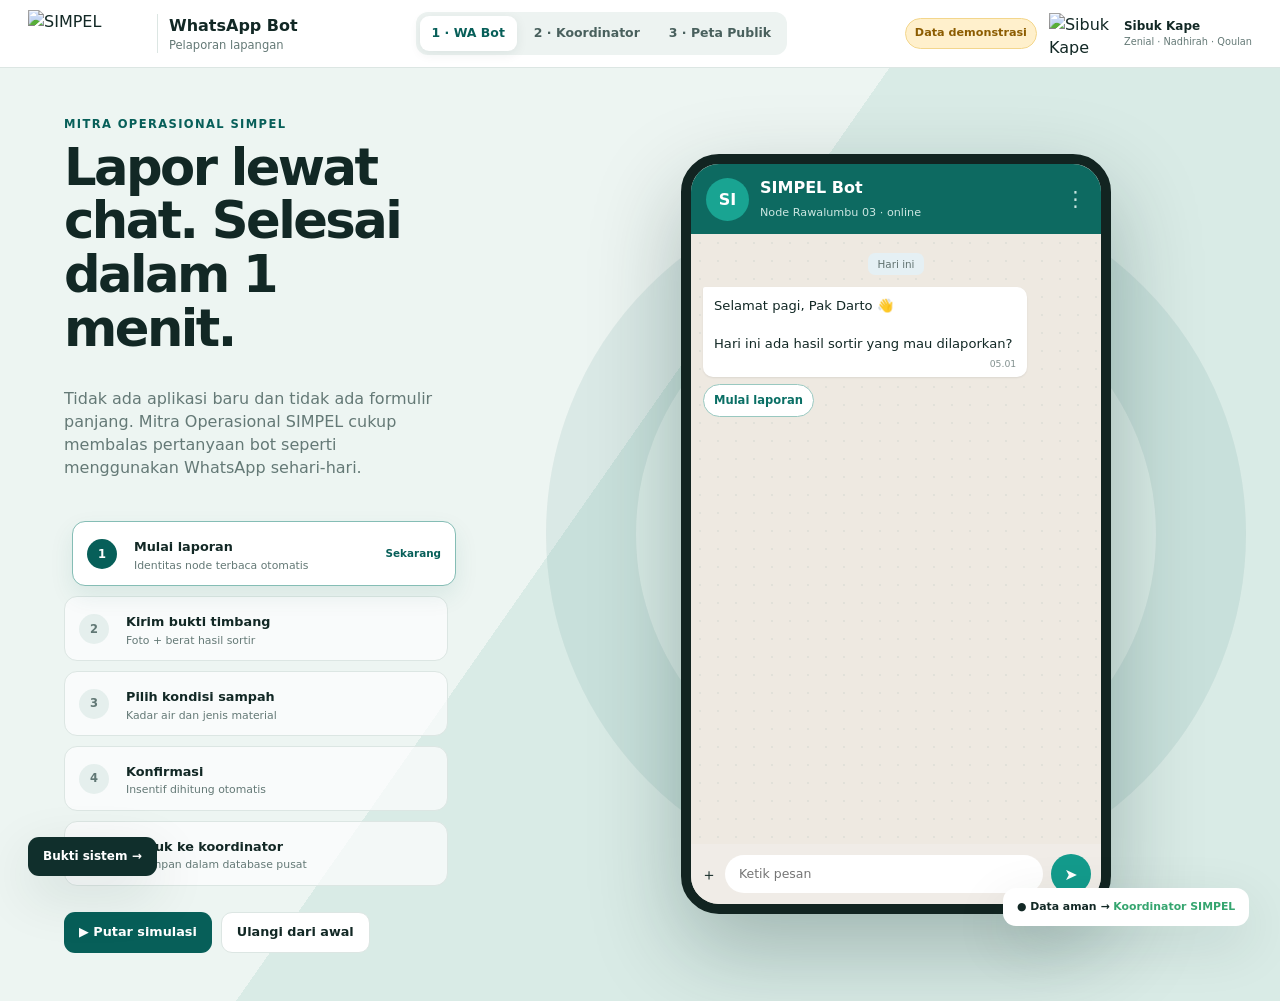
==== index.html @ 9cb6ab69 "yes yes" ====
<!doctype html><html lang="id"><head><meta charset="utf-8"><meta name="viewport" content="width=device-width,initial-scale=1"><title>SIMPEL Bot — Pelaporan Mitra Operasional</title><meta name="description" content="Simulasi interaktif pelaporan Mitra Operasional SIMPEL melalui WhatsApp Bot."><link rel="stylesheet" href="styles.css"><link rel="icon" href="assets/simpel-logo.png"></head><body>
<header class="appbar"><a class="brand" href="index.html"><img class="simpel-mark" src="assets/simpel-logo.png" alt="SIMPEL"><div class="brand-copy"><b>WhatsApp Bot</b><small>Pelaporan lapangan</small></div></a><nav class="switcher"><a class="active" href="index.html">1 · WA Bot</a><a href="coordinator.html">2 · Koordinator</a><a href="public-map.html">3 · Peta Publik</a></nav><div class="top-right"><span class="demo-tag">Data demonstrasi</span><div class="team-signature"><img class="team-logo" src="assets/sibuk-kape.png" alt="Sibuk Kape"><div><b>Sibuk Kape</b><small>Zenial · Nadhirah · Qoulan</small></div></div></div></header>
<main class="wa-stage"><section class="wa-guide"><div class="eyebrow">Mitra Operasional SIMPEL</div><h1>Lapor lewat chat. Selesai dalam 1 menit.</h1><p>Tidak ada aplikasi baru dan tidak ada formulir panjang. Mitra Operasional SIMPEL cukup membalas pertanyaan bot seperti menggunakan WhatsApp sehari-hari.</p><div class="flow-steps" id="flowSteps"><div class="flow-step current" data-step="0"><span class="n">1</span><div><b>Mulai laporan</b><small>Identitas node terbaca otomatis</small></div><span class="step-status">Sekarang</span></div><div class="flow-step" data-step="1"><span class="n">2</span><div><b>Kirim bukti timbang</b><small>Foto + berat hasil sortir</small></div><span class="step-status"></span></div><div class="flow-step" data-step="2"><span class="n">3</span><div><b>Pilih kondisi sampah</b><small>Kadar air dan jenis material</small></div><span class="step-status"></span></div><div class="flow-step" data-step="3"><span class="n">4</span><div><b>Konfirmasi</b><small>Insentif dihitung otomatis</small></div><span class="step-status"></span></div><div class="flow-step" data-step="4"><span class="n">5</span><div><b>Masuk ke koordinator</b><small>Tersimpan dalam database pusat</small></div><span class="step-status"></span></div></div><div class="guide-actions"><button class="btn primary" id="autoDemo">▶ Putar simulasi</button><button class="btn ghost" id="resetDemo">Ulangi dari awal</button></div></section>
<section class="wa-phone-wrap"><div class="phone"><div class="wa-head"><div class="wa-avatar">SI</div><div><b>SIMPEL Bot</b><span>Node Rawalumbu 03 · online</span></div><span class="menu">⋮</span></div><div class="chat" id="chat"><div class="day"><span>Hari ini</span></div></div><div class="wa-input"><span>＋</span><input id="chatInput" placeholder="Ketik pesan" disabled><button class="send" aria-label="Kirim">➤</button></div></div><div class="pipeline-float">● Data aman → <span>Koordinator SIMPEL</span></div></section></main>
<a class="proof-fab" href="system-proof.html">Bukti sistem →</a>
<script>
const chat=document.getElementById('chat');let step=0,timers=[];const wait=ms=>new Promise(r=>{const t=setTimeout(r,ms);timers.push(t)});function scrollChat(){chat.scrollTop=chat.scrollHeight}function bubble(text,type='bot'){const el=document.createElement('div');el.className='bubble '+type;el.innerHTML=text+'<span class="time">'+new Date().toLocaleTimeString('id-ID',{hour:'2-digit',minute:'2-digit'})+(type==='user'?' ✓✓':'')+'</span>';chat.appendChild(el);scrollChat();return el}function typing(){const el=document.createElement('div');el.className='bubble bot typing';el.innerHTML='<i></i><i></i><i></i>';chat.appendChild(el);scrollChat();return el}function quick(labels,handler){const q=document.createElement('div');q.className='quick';labels.forEach(label=>{const b=document.createElement('button');b.textContent=label;b.onclick=()=>{q.remove();handler(label)};q.appendChild(b)});chat.appendChild(q);scrollChat()}function setStep(n){step=n;document.querySelectorAll('.flow-step').forEach((el,i)=>{el.classList.toggle('current',i===n);el.classList.toggle('done',i<n);el.querySelector('.step-status').textContent=i<n?'Selesai':i===n?'Sekarang':''})}
async function bot(text){const t=typing();await wait(550);t.remove();bubble(text)}function start(){clearChat();setStep(0);bot('Selamat pagi, Pak Darto 👋<br><br>Hari ini ada hasil sortir yang mau dilaporkan?').then(()=>quick(['Mulai laporan'],()=>{bubble('Mulai laporan','user');phasePhoto()}))}async function phasePhoto(){setStep(1);await bot('Siap. Kirim <strong>foto timbangan</strong> hasil sortir hari ini ya.');quick(['📷 Ambil foto'],()=>{bubble('📷 Foto timbangan · 42 kg','user');phaseWeight()})}async function phaseWeight(){await bot('Foto terbaca ✅<br><br>Berat terdeteksi <strong>42 kg</strong>. Apakah sudah benar?');quick(['Benar, 42 kg','Ulangi foto'],label=>{if(label.includes('Ulangi')){bubble(label,'user');phasePhoto()}else{bubble(label,'user');phaseMoisture()}})}async function phaseMoisture(){setStep(2);await bot('Bagaimana kondisi kadar air sampahnya?');quick(['<20% · kering','20–35% · sedang','>35% · basah'],label=>{bubble(label,'user');phaseMaterial(label)})}async function phaseMaterial(moisture){await bot('Pilih jenis hasil sortir yang paling banyak.');quick(['RDF / PSEL','Daur ulang','Residu'],label=>{bubble(label,'user');phaseConfirm(moisture,label)})}async function phaseConfirm(moisture,material){setStep(3);await bot(`<strong>Periksa laporan</strong><div class="receipt"><div><span>Node</span><b>Rawalumbu 03</b></div><div><span>Berat</span><b>42 kg</b></div><div><span>Kadar air</span><b>${moisture}</b></div><div><span>Material</span><b>${material}</b></div><div><span>Estimasi insentif</span><b>Rp60.480</b></div></div>`);quick(['✅ Kirim laporan','Perbaiki'],label=>{bubble(label,'user');if(label.includes('Perbaiki'))start();else phaseDone()})}async function phaseDone(){setStep(4);await bot('Laporan berhasil dikirim ✅<br><br><strong>ID: SPL-2109-0715</strong><br>Data sudah masuk ke Koordinator SIMPEL. Insentif diproses setelah validasi.');await wait(350);bubble('Terima kasih 🙏','user')}async function auto(){start();for(const delay of [1300,1300,1300,1200,1200,1600]){await wait(delay);document.querySelector('.quick button')?.click()}}function clearChat(){timers.forEach(clearTimeout);timers=[];chat.innerHTML='<div class="day"><span>Hari ini</span></div>'}document.getElementById('autoDemo').onclick=auto;document.getElementById('resetDemo').onclick=start;start();
</script>
<script>
phaseDone=async function(){setStep(4);await bot('Laporan berhasil dikirim ✅<br><br><strong>ID: SPL-2109-0715</strong><br>Data sudah masuk ke Koordinator SIMPEL. Insentif diproses setelah validasi.');await wait(350);bubble('Terima kasih 🙏','user');await wait(450);quick(['Lihat insentif bulan ini'],async()=>{bubble('Lihat insentif bulan ini','user');await bot(`<strong>✅ Insentif bulan ini</strong><div class="receipt incentive-receipt"><div><span>Total sortir</span><b>847 kg</b></div><div><span>Tarif dasar</span><b>Rp1.200/kg</b></div><div><span>Faktor kualitas</span><b>1,2 · kadar air &lt;20%</b></div><div class="receipt-total"><span>Total insentif</span><b>Rp1.219.680</b></div><div><span>Transfer</span><b>BSI 081-xxx-xxxx</b></div><div><span>Status</span><b>Dijadwalkan 28 Agt 2026</b></div></div>`);quick(['Cek riwayat','Hubungi koordinator'],label=>bubble(label,'user'))})};
</script></body></html>
---- styles.css ----
:root{--ink:#122825;--muted:#647976;--paper:#f3f6f5;--white:#fff;--line:#dce6e3;--teal:#075f59;--teal2:#0d7b71;--dark:#0b2927;--mint:#daf2eb;--lime:#c9ef72;--green:#35a56f;--amber:#f2ae40;--red:#de625b;--blue:#3478f6;--shadow:0 18px 55px rgba(12,46,43,.12);--radius:18px}
*{box-sizing:border-box}html{font-size:16px}body{margin:0;font-family:Inter,ui-sans-serif,system-ui,-apple-system,"Segoe UI",sans-serif;color:var(--ink);background:var(--paper);line-height:1.45}button,input,select{font:inherit}button{cursor:pointer}button:focus-visible,input:focus-visible,select:focus-visible{outline:3px solid rgba(52,120,246,.27);outline-offset:2px}a{color:inherit;text-decoration:none}.appbar{height:68px;padding:0 28px;display:flex;align-items:center;justify-content:space-between;background:#fff;border-bottom:1px solid var(--line);position:sticky;top:0;z-index:50}.brand{display:flex;align-items:center;gap:11px}.logo{width:39px;height:39px;border-radius:12px;background:var(--teal);color:var(--lime);font-weight:900;display:grid;place-items:center}.brand b{display:block}.brand small{display:block;color:var(--muted);font-size:.72rem}.switcher{display:flex;gap:5px;padding:4px;background:#edf3f1;border-radius:12px}.switcher a{padding:8px 12px;border-radius:9px;font-size:.78rem;font-weight:750;color:#49605d}.switcher a:hover,.switcher a.active{background:#fff;color:var(--teal);box-shadow:0 3px 12px rgba(16,50,47,.08)}.demo-tag{font-size:.7rem;color:#8c5c00;background:#fff0cc;border:1px solid #f3d68c;padding:6px 9px;border-radius:99px;font-weight:800}.btn{border:0;border-radius:11px;padding:10px 15px;font-weight:800;font-size:.8rem;display:inline-flex;align-items:center;justify-content:center;gap:7px}.btn.primary{background:var(--teal);color:white}.btn.secondary{background:#e3efec;color:var(--teal)}.btn.ghost{background:#fff;border:1px solid var(--line);color:var(--ink)}.btn.lime{background:var(--lime);color:#173936}.btn.sm{padding:7px 10px;font-size:.7rem}.pill{display:inline-flex;align-items:center;gap:5px;padding:5px 8px;border-radius:99px;font-size:.65rem;font-weight:850}.pill.green{background:#dcf4e6;color:#197345}.pill.amber{background:#fff0d2;color:#936000}.pill.red{background:#fde8e6;color:#9d3934}.pill.blue{background:#e3ecff;color:#2d59af}.dot{width:7px;height:7px;border-radius:50%;background:currentColor}.card{background:#fff;border:1px solid var(--line);border-radius:var(--radius);box-shadow:0 7px 25px rgba(10,46,43,.05)}.sub{color:var(--muted)}
.wa-stage{min-height:calc(100vh - 68px);display:grid;grid-template-columns:minmax(320px,.8fr) minmax(360px,1.2fr);background:linear-gradient(125deg,#edf5f2 0 46%,#d9ebe6 46%)}.wa-guide{padding:48px clamp(24px,5vw,78px);display:flex;flex-direction:column;justify-content:center}.eyebrow{font-size:.72rem;letter-spacing:.12em;text-transform:uppercase;font-weight:900;color:var(--teal)}h1{font-size:clamp(2rem,4vw,3.7rem);line-height:1.05;letter-spacing:-.05em;margin:8px 0 15px}h2{margin:0;font-size:1.15rem}.wa-guide>p{max-width:520px;font-size:1rem;color:var(--muted)}.flow-steps{display:grid;gap:10px;margin:26px 0}.flow-step{display:grid;grid-template-columns:36px 1fr auto;align-items:center;gap:11px;padding:12px 14px;border:1px solid var(--line);border-radius:13px;background:rgba(255,255,255,.68);transition:.25s}.flow-step.current{border-color:#85bdb5;background:#fff;transform:translateX(8px);box-shadow:0 10px 25px rgba(7,95,89,.09)}.flow-step.done{opacity:.65}.flow-step .n{width:30px;height:30px;border-radius:50%;background:#e5efed;color:#617875;display:grid;place-items:center;font-weight:900;font-size:.72rem}.flow-step.current .n,.flow-step.done .n{background:var(--teal);color:#fff}.flow-step b{font-size:.8rem}.flow-step small{display:block;color:var(--muted);font-size:.68rem}.step-status{font-size:.65rem;color:var(--teal);font-weight:800}.guide-actions{display:flex;gap:9px;flex-wrap:wrap}.wa-phone-wrap{display:grid;place-items:center;padding:30px;position:relative;overflow:hidden}.wa-phone-wrap:before{content:"";position:absolute;width:520px;height:520px;border-radius:50%;border:90px solid rgba(7,95,89,.08)}.phone{width:min(430px,100%);height:min(760px,calc(100vh - 100px));min-height:620px;background:#e9e3db;border:10px solid #122421;border-radius:38px;box-shadow:0 35px 90px rgba(8,40,37,.28);overflow:hidden;display:flex;flex-direction:column;z-index:1}.wa-head{height:70px;background:#0d6a61;color:#fff;display:flex;align-items:center;padding:10px 15px;gap:11px}.wa-avatar{width:43px;height:43px;border-radius:50%;background:#19a492;display:grid;place-items:center;font-weight:900}.wa-head b{display:block}.wa-head span{font-size:.7rem;color:#cbe6e1}.wa-head .menu{margin-left:auto;font-size:1.3rem}.chat{flex:1;overflow:auto;padding:15px 12px 20px;background-color:#eee9e1;background-image:radial-gradient(rgba(20,90,81,.06) 1px,transparent 1px);background-size:18px 18px;scroll-behavior:smooth}.day{text-align:center;margin:2px 0 12px}.day span{font-size:.65rem;background:#e5f0f4;padding:5px 9px;border-radius:7px;color:#60716f}.bubble{max-width:84%;padding:9px 11px 7px;margin:7px 0;border-radius:10px;background:#fff;box-shadow:0 1px 2px rgba(0,0,0,.08);font-size:.82rem;opacity:0;transform:translateY(8px);animation:pop .28s forwards}.bubble.bot{border-top-left-radius:2px}.bubble.user{margin-left:auto;background:#d9fdd3;border-top-right-radius:2px}.bubble .time{display:block;text-align:right;font-size:.58rem;color:#81908e;margin-top:4px}.bubble strong{color:#075f59}.typing{width:60px;padding:12px!important}.typing i{display:inline-block;width:6px;height:6px;border-radius:50%;background:#83918f;margin:0 2px;animation:typing 1s infinite}.typing i:nth-child(2){animation-delay:.16s}.typing i:nth-child(3){animation-delay:.32s}.quick{display:flex;flex-wrap:wrap;gap:6px;margin:7px 0;opacity:0;animation:pop .28s forwards}.quick button{border:1px solid #99c8c0;background:#fff;color:#0a6f65;border-radius:18px;padding:7px 10px;font-size:.72rem;font-weight:800}.quick button:hover{background:#e3f5f1}.wa-input{height:60px;padding:8px 10px;background:#f0ece7;display:flex;gap:8px;align-items:center}.wa-input input{flex:1;border:0;background:#fff;border-radius:24px;padding:10px 14px;font-size:.78rem}.send{width:40px;height:40px;border:0;border-radius:50%;background:#139b8c;color:white;font-size:1rem}.receipt{border-left:4px solid var(--lime);background:#f7fff0;padding:9px;border-radius:8px;margin-top:7px}.receipt div{display:flex;justify-content:space-between;font-size:.7rem;padding:2px 0}.pipeline-float{position:absolute;right:4%;bottom:8%;z-index:2;background:#fff;border-radius:13px;padding:11px 14px;box-shadow:var(--shadow);font-size:.68rem;font-weight:800}.pipeline-float span{color:var(--green)}@keyframes pop{to{opacity:1;transform:translateY(0)}}@keyframes typing{0%,60%,100%{transform:translateY(0)}30%{transform:translateY(-4px)}}
.admin{min-height:calc(100vh - 68px);display:grid;grid-template-columns:222px 1fr}.side{background:var(--dark);color:#dcebe8;padding:24px 14px;display:flex;flex-direction:column}.side-title{font-size:.65rem;text-transform:uppercase;letter-spacing:.12em;color:#86a5a0;padding:0 12px 10px}.side button{border:0;background:transparent;color:#c7d9d6;text-align:left;padding:11px 12px;border-radius:10px;font-size:.78rem}.side button.active,.side button:hover{background:#174a46;color:#fff}.sync-card{margin-top:auto;padding:13px;border-radius:12px;border:1px solid rgba(255,255,255,.1);background:rgba(255,255,255,.04);font-size:.7rem}.sync-card b{display:block;color:#fff;margin-bottom:4px}.admin-main{padding:26px;min-width:0}.headrow{display:flex;justify-content:space-between;gap:20px;align-items:flex-start;margin-bottom:20px}.headrow h1{font-size:2rem;margin:4px 0}.head-actions{display:flex;gap:8px}.kpis{display:grid;grid-template-columns:repeat(4,1fr);gap:13px}.kpi{padding:17px}.kpi span{font-size:.7rem;color:var(--muted);font-weight:700}.kpi strong{display:block;font-size:1.65rem;letter-spacing:-.04em;margin:4px 0}.kpi small{font-size:.65rem;color:var(--muted)}.up{color:#198755!important;font-weight:800}.admin-grid{display:grid;grid-template-columns:minmax(0,1.35fr) minmax(290px,.65fr);gap:16px;margin-top:16px}.card-head{padding:16px 18px;display:flex;align-items:center;justify-content:space-between;gap:12px;border-bottom:1px solid var(--line)}.card-body{padding:17px 18px}.flowline{display:grid;grid-template-columns:1fr 32px 1fr 32px 1fr;align-items:center;gap:5px}.flowbox{padding:13px;border-radius:12px;background:#f0f6f4;text-align:center}.flowbox b{font-size:.75rem;display:block}.flowbox small{font-size:.62rem;color:var(--muted)}.arrow{text-align:center;color:#7a918d}.share-list{display:grid;gap:9px}.share{display:grid;grid-template-columns:39px 1fr auto;align-items:center;gap:10px;border:1px solid var(--line);padding:10px;border-radius:12px}.share-icon{width:37px;height:37px;border-radius:10px;background:#e4f1ee;color:var(--teal);display:grid;place-items:center;font-size:.7rem;font-weight:900}.share b{font-size:.75rem;display:block}.share small{font-size:.63rem;color:var(--muted)}.toggle{width:38px;height:22px;border-radius:99px;background:#c9d5d2;border:0;position:relative;padding:0}.toggle:after{content:"";width:16px;height:16px;background:#fff;border-radius:50%;position:absolute;top:3px;left:3px;box-shadow:0 1px 4px rgba(0,0,0,.2);transition:.2s}.toggle.on{background:var(--teal)}.toggle.on:after{left:19px}.toolbar{display:flex;gap:7px}.toolbar input,.toolbar select{border:1px solid var(--line);background:#fff;border-radius:9px;padding:8px 10px;font-size:.72rem}.table-card{margin-top:16px;overflow:hidden}.table-wrap{overflow:auto}.data-table{width:100%;border-collapse:collapse;min-width:860px}.data-table th{text-align:left;padding:10px 14px;background:#f7f9f8;color:#6b807d;font-size:.63rem;letter-spacing:.07em;text-transform:uppercase;border-bottom:1px solid var(--line)}.data-table td{padding:12px 14px;border-bottom:1px solid #edf2f0;font-size:.72rem}.data-table tr:hover td{background:#f8fbfa}.node-name{font-weight:850}.node-code{display:block;font-size:.6rem;color:var(--muted)}.moist{font-weight:850}.moist.good{color:#198755}.moist.mid{color:#9a6500}.moist.bad{color:#ad3d37}.detail-drawer{position:fixed;right:0;top:68px;bottom:0;width:min(410px,92vw);background:#fff;box-shadow:-20px 0 55px rgba(8,42,39,.18);z-index:70;transform:translateX(102%);transition:.3s;padding:22px;overflow:auto}.detail-drawer.show{transform:translateX(0)}.close{float:right;width:34px;height:34px;border-radius:50%;border:1px solid var(--line);background:white}.detail-photo{height:180px;border-radius:14px;overflow:hidden;margin:18px 0;background:#d9e5e2;position:relative}.detail-photo img{width:100%;height:100%;object-fit:cover}.detail-list{display:grid;gap:10px}.detail-line{display:flex;justify-content:space-between;gap:20px;border-bottom:1px solid #edf2f0;padding-bottom:9px;font-size:.74rem}.detail-line span{color:var(--muted)}
.map-page{height:calc(100vh - 68px);display:grid;grid-template-columns:340px 1fr;overflow:hidden}.map-panel{background:#fff;border-right:1px solid var(--line);padding:22px;overflow:auto;z-index:10}.map-panel h1{font-size:1.8rem;margin:4px 0 8px}.map-search{display:flex;gap:7px;margin:16px 0}.map-search input{flex:1;border:1px solid var(--line);border-radius:10px;padding:10px}.map-filter{display:flex;gap:6px;flex-wrap:wrap}.map-filter button{border:1px solid var(--line);background:white;border-radius:99px;padding:7px 10px;font-size:.68rem;font-weight:800}.map-filter button.active{background:var(--teal);color:#fff;border-color:var(--teal)}.public-stats{display:grid;grid-template-columns:1fr 1fr;gap:9px;margin:16px 0}.public-stat{padding:12px;border-radius:12px;background:#f2f7f5}.public-stat span{font-size:.62rem;color:var(--muted);display:block}.public-stat b{font-size:1.05rem}.node-card{border-top:1px solid var(--line);padding-top:17px}.node-image{height:160px;border-radius:13px;overflow:hidden;background:#dce8e5;position:relative}.node-image img{width:100%;height:100%;object-fit:cover}.photo-label{position:absolute;left:9px;bottom:9px;background:rgba(10,42,39,.78);color:white;padding:5px 8px;border-radius:7px;font-size:.6rem}.node-title{display:flex;justify-content:space-between;gap:10px;align-items:flex-start;margin:12px 0}.node-title h2{font-size:1rem}.node-title small{font-size:.63rem;color:var(--muted)}.node-facts{display:grid;grid-template-columns:1fr 1fr;gap:8px}.fact{border:1px solid var(--line);border-radius:10px;padding:9px}.fact span{font-size:.6rem;color:var(--muted);display:block}.fact b{font-size:.8rem}.privacy-note{font-size:.62rem;color:var(--muted);margin-top:12px;background:#f6f8f7;padding:9px;border-radius:8px}.map-canvas{position:relative;overflow:hidden;background:#dce9e5}.map-canvas:before{content:"";position:absolute;inset:0;background:linear-gradient(27deg,transparent 48%,rgba(255,255,255,.85) 49% 50%,transparent 51%),linear-gradient(155deg,transparent 43%,rgba(255,255,255,.7) 44% 45%,transparent 46%),linear-gradient(90deg,rgba(39,106,96,.05) 1px,transparent 1px),linear-gradient(rgba(39,106,96,.05) 1px,transparent 1px);background-size:260px 180px,320px 210px,40px 40px,40px 40px}.district{position:absolute;border:1px solid rgba(7,95,89,.18);background:rgba(255,255,255,.13);clip-path:polygon(16% 3%,82% 0,100% 38%,88% 88%,35% 100%,0 62%)}.district span{position:absolute;color:#66817c;font-weight:850;font-size:.7rem}.map-title{position:absolute;left:20px;top:18px;background:rgba(255,255,255,.92);padding:10px 12px;border-radius:10px;box-shadow:0 6px 18px rgba(12,48,44,.1);font-size:.72rem;font-weight:800;z-index:4}.legend{position:absolute;right:18px;bottom:18px;background:rgba(255,255,255,.94);border-radius:11px;padding:10px 12px;display:flex;gap:12px;font-size:.62rem;z-index:4;box-shadow:0 6px 20px rgba(12,48,44,.1)}.legend i{display:inline-block;width:8px;height:8px;border-radius:50%;margin-right:4px}.pin{position:absolute;width:7px;height:7px;border:0;border-radius:50%;padding:0;transform:translate(-50%,-50%);box-shadow:0 0 0 1px rgba(255,255,255,.9);transition:.15s;z-index:2}.pin.active{background:var(--green)}.pin.idle{background:var(--amber)}.pin.issue{background:var(--red)}.pin:hover,.pin.selected{width:17px;height:17px;z-index:5;box-shadow:0 0 0 5px rgba(255,255,255,.8),0 4px 10px rgba(0,0,0,.25)}.map-tooltip{position:absolute;display:none;background:#102f2c;color:#fff;padding:7px 9px;border-radius:8px;font-size:.62rem;z-index:7;pointer-events:none;white-space:nowrap}.map-tooltip.show{display:block}
@media(max-width:980px){.wa-stage{grid-template-columns:1fr}.wa-guide{padding:30px}.wa-phone-wrap{padding-top:0}.phone{height:680px}.pipeline-float{display:none}.admin{grid-template-columns:76px 1fr}.side button{font-size:0;text-align:center}.side button:before{content:"•";font-size:1rem}.side-title,.sync-card{display:none}.kpis{grid-template-columns:1fr 1fr}.admin-grid{grid-template-columns:1fr}.map-page{grid-template-columns:310px 1fr}}
@media(max-width:700px){.appbar{padding:0 13px}.brand small,.demo-tag{display:none}.switcher a{font-size:0;padding:8px 10px}.switcher a:nth-child(1):after{content:"WA";font-size:.7rem}.switcher a:nth-child(2):after{content:"Admin";font-size:.7rem}.switcher a:nth-child(3):after{content:"Peta";font-size:.7rem}.wa-phone-wrap{padding:0}.phone{width:100%;height:calc(100vh - 68px);min-height:620px;border:0;border-radius:0}.wa-guide{display:none}.admin{display:block}.side{display:none}.admin-main{padding:17px 12px}.headrow{display:block}.head-actions{margin-top:12px}.kpis{grid-template-columns:1fr 1fr}.flowline{grid-template-columns:1fr}.arrow{transform:rotate(90deg)}.map-page{display:block;height:auto;overflow:visible}.map-panel{min-height:calc(100vh - 68px);padding:18px}.map-canvas{height:72vh;min-height:600px}.node-card{margin-top:18px}}
@media print{.appbar,.side,.head-actions,.toolbar,.map-filter{display:none!important}.admin{display:block}.admin-main{padding:0}.map-page{display:block;height:auto}.map-canvas{height:600px}.card{box-shadow:none}}

/* Brand identity and stakeholder-ready refinements */
.simpel-mark{width:118px;height:47px;object-fit:contain;object-position:left center}.brand-copy{border-left:1px solid var(--line);padding-left:11px}.team-signature{display:flex;align-items:center;gap:9px}.team-logo{width:66px;height:42px;object-fit:contain}.team-signature b{display:block;font-size:.75rem}.team-signature small{display:block;font-size:.61rem;color:var(--muted);white-space:nowrap}.top-right{display:flex;align-items:center;gap:12px}.stakeholder-grid{display:grid;grid-template-columns:repeat(2,minmax(0,1fr));gap:12px}.stakeholder-card{border:1px solid var(--line);border-radius:15px;background:#fff;padding:15px;display:grid;grid-template-columns:58px 1fr;gap:13px}.partner-logo{width:56px;height:56px;border-radius:12px;background:#f2f6f5;display:grid;place-items:center;overflow:hidden;padding:7px}.partner-logo img{max-width:100%;max-height:100%;object-fit:contain}.partner-logo.ew{background:linear-gradient(145deg,#0b3768,#079d8b);color:#fff;font-size:1.12rem;font-weight:950;position:relative}.partner-logo.ew:after{content:'ϟ';position:absolute;right:5px;top:2px;color:#c9ef72}.stakeholder-card h3{font-size:.86rem;margin:0 0 2px}.stakeholder-card .scope{font-size:.66rem;color:var(--muted);margin-bottom:8px}.data-tags{display:flex;flex-wrap:wrap;gap:5px}.data-tags span{font-size:.6rem;padding:4px 7px;border-radius:7px;background:#eef5f3;color:#315752;font-weight:720}.access-row{grid-column:1/-1;border-top:1px solid #edf2f0;padding-top:9px;margin-top:2px;display:flex;align-items:center;justify-content:space-between;font-size:.64rem;color:var(--muted)}.epr-logos{display:flex;align-items:center;gap:9px;margin-top:7px}.epr-logos img{height:16px;max-width:66px;object-fit:contain}.map-base{position:absolute;inset:0;width:100%;height:100%;object-fit:cover;object-position:64% center;filter:saturate(.88) contrast(.96);z-index:0}.map-canvas:after{content:'';position:absolute;inset:0;background:rgba(220,233,229,.08);pointer-events:none;z-index:1}.pin{z-index:3}.map-title,.legend{z-index:6}.psel-marker{position:absolute;left:57%;top:78%;z-index:8;transform:translate(-50%,-50%)}.psel-core{width:28px;height:28px;border-radius:9px 9px 9px 2px;background:#0b3768;color:#ffd22f;display:grid;place-items:center;font-size:1rem;transform:rotate(-45deg);box-shadow:0 0 0 6px rgba(255,255,255,.85),0 8px 18px rgba(8,37,67,.28)}.psel-core span{transform:rotate(45deg)}.psel-label{position:absolute;left:24px;bottom:14px;width:210px;background:rgba(8,35,61,.94);color:#fff;border-radius:10px;padding:9px 11px;box-shadow:var(--shadow)}.psel-label b{font-size:.7rem;display:block;color:#c9ef72}.psel-label small{font-size:.59rem;display:block;margin-top:2px}.psel-card{border:1px solid #b8d5d0;background:#edf7f4;border-radius:12px;padding:11px;margin:13px 0}.psel-card b{font-size:.72rem;color:var(--teal);display:block}.psel-card span{font-size:.65rem;color:#496660}.map-canvas .district{display:none}
@media(max-width:1120px){.team-signature small{display:none}.stakeholder-grid{grid-template-columns:1fr}}
@media(max-width:700px){.simpel-mark{width:82px;height:40px}.brand-copy,.team-signature{display:none}.top-right{gap:4px}.psel-label{width:175px;left:-165px;bottom:24px}.stakeholder-card{grid-template-columns:48px 1fr}.partner-logo{width:46px;height:46px}}

/* Coordinate-locked Bekasi boundary map */
.map-canvas{background:#e8eceb}.map-base{object-fit:contain;object-position:center;filter:saturate(.9) contrast(.98)}.map-canvas:after{background:rgba(220,233,229,.035)}.psel-marker{left:0;top:0}
@media(max-width:700px){.map-canvas{height:auto;min-height:0;aspect-ratio:1488/1015}}

/* System proof */
.proof-fab{position:fixed;left:28px;bottom:24px;z-index:60;background:#102f2c;color:#fff;padding:11px 15px;border-radius:11px;font-size:.75rem;font-weight:850;box-shadow:var(--shadow)}.proof-fab:hover{background:var(--teal)}.incentive-receipt .receipt-total{border-top:1px solid #bad9b0;margin-top:5px;padding-top:7px}.incentive-receipt .receipt-total b{color:#075f59;font-size:.8rem}
.proof-body{background:#071514;color:#e9f3f1;min-height:100vh}.proof-appbar{background:#0b211f;border-color:rgba(255,255,255,.1);color:#eef8f6}.proof-appbar .brand-copy{border-color:rgba(255,255,255,.15)}.proof-appbar .brand small,.proof-appbar .team-signature small{color:#91aaa6}.proof-appbar .switcher{background:#102b28}.proof-appbar .switcher a{color:#96b3ae}.proof-appbar .switcher a:hover,.proof-appbar .switcher a.active{background:#17443f;color:#d8ff8b}.proof-main{max-width:1480px;margin:auto;padding:42px 30px 70px}.proof-heading{display:flex;justify-content:space-between;align-items:end;gap:30px;margin-bottom:25px}.proof-heading h1{max-width:850px;font-size:clamp(2rem,3.5vw,3.35rem);margin-bottom:0}.proof-heading>p{max-width:310px;color:#8fa8a4;margin:0 0 8px}.proof-grid{display:grid;grid-template-columns:1.12fr .88fr;gap:18px}.proof-card{border:1px solid rgba(255,255,255,.11);border-radius:20px;background:linear-gradient(145deg,#0c211f,#091917);padding:22px;box-shadow:0 25px 70px rgba(0,0,0,.25)}.proof-card-head{display:flex;align-items:flex-start;gap:12px;margin-bottom:20px}.proof-card-head h2{font-size:1.05rem;color:#fff}.proof-card-head p{font-size:.73rem;color:#8fa8a4;margin:4px 0 0}.proof-num{font-size:.65rem;font-weight:900;color:#0c2724;background:#c9ef72;padding:5px 7px;border-radius:7px}.security-chip{margin-left:auto;color:#c9ef72;background:rgba(201,239,114,.09);border:1px solid rgba(201,239,114,.28);border-radius:99px;padding:6px 9px;font-size:.65rem;font-weight:850;white-space:nowrap}
.architecture-flow{display:grid;grid-template-columns:1fr 34px 1fr;grid-template-areas:'operator arrow bot' '. down1 .' '. server .' '. down2 .' '. dashboard .';align-items:center;gap:8px}.arch-node{border:1px solid rgba(255,255,255,.13);border-radius:14px;background:#102a27;padding:13px;text-align:center;min-height:90px;display:flex;flex-direction:column;justify-content:center;align-items:center}.arch-node:first-child{grid-area:operator}.arch-node.whatsapp{grid-area:bot}.arch-node.middleware{grid-area:server;background:#11332f;border-color:#2f6860}.arch-node.dashboard{grid-area:dashboard;background:#112a3b;border-color:#2b5772}.arch-node b{font-size:.78rem;margin-top:6px}.arch-node small{font-size:.63rem;color:#91aaa6}.arch-node em{font-size:.58rem;color:#b7d5d0;font-style:normal;margin-top:5px}.arch-icon{width:32px;height:32px;border-radius:9px;background:#1f4c46;color:#d8ff8b;display:grid;place-items:center;font-size:.65rem;font-weight:950}.arch-arrow{grid-area:arrow;text-align:center;color:#c9ef72;font-size:1.1rem}.arch-arrow.down{grid-area:down1}.arch-node.middleware+.arch-arrow{grid-area:down2}
.receipt-phone{max-width:370px;margin:auto;border:8px solid #132825;border-radius:28px;overflow:hidden;background:#e9e3db;color:#142523;box-shadow:0 20px 45px rgba(0,0,0,.35)}.receipt-phone-head{height:58px;background:#0d6a61;color:white;display:flex;align-items:center;gap:10px;padding:9px 12px}.receipt-phone-head>span{width:35px;height:35px;border-radius:50%;background:#18a391;display:grid;place-items:center;font-weight:900}.receipt-phone-head b,.receipt-phone-head small{display:block}.receipt-phone-head small{font-size:.62rem;color:#c4e5df}.receipt-chat{padding:15px 12px 16px;background-image:radial-gradient(rgba(20,90,81,.08) 1px,transparent 1px);background-size:16px 16px}.receipt-bubble{background:#fff;border-radius:4px 12px 12px 12px;padding:12px;font-size:.75rem;box-shadow:0 2px 5px rgba(0,0,0,.1)}.receipt-bubble strong{color:#075f59}.receipt-bubble dl{margin:9px 0 0}.receipt-bubble dl div{display:flex;justify-content:space-between;gap:12px;padding:4px 0}.receipt-bubble dt{color:#647976}.receipt-bubble dd{margin:0;font-weight:850;text-align:right}.receipt-bubble .grand{border-top:1px solid #d8e5e1;margin-top:4px;padding-top:8px}.receipt-bubble .grand dd{color:#075f59;font-size:.87rem}.receipt-actions{display:flex;gap:6px;margin-top:9px}.receipt-actions button{flex:1;border:1px solid #8bbdb5;background:#fff;color:#075f59;border-radius:99px;padding:7px;font-size:.65rem;font-weight:850}.formula-note{text-align:center;font-size:.68rem;color:#9eb5b1;margin-top:12px}.formula-note b{color:#d8ff8b}
.paper-wrap{display:grid;place-items:center;padding:5px 0}.paper-form{width:min(390px,100%);background:#f8f5ea;color:#182a27;padding:20px 22px;transform:rotate(-1deg);box-shadow:8px 13px 0 rgba(0,0,0,.16);border-radius:3px;font-family:ui-monospace,SFMono-Regular,Menlo,monospace}.paper-logo{display:flex;align-items:center;justify-content:space-between;gap:15px;border-bottom:2px solid #1c3733;padding-bottom:9px;margin-bottom:14px}.paper-logo img{width:85px;height:34px;object-fit:contain}.paper-logo span{font-size:.58rem;text-align:right;font-weight:900}.paper-form label{display:block;font-size:.64rem;color:#60716f;margin-top:10px}.paper-form label strong{display:block;color:#182a27;border-bottom:1px solid #899793;padding:4px 0;font-size:.75rem}.paper-row{display:grid;grid-template-columns:1fr 1fr;gap:18px}.paper-form fieldset{border:1px solid #899793;margin:14px 0 0;padding:9px}.paper-form legend{font-size:.64rem}.paper-form fieldset span{font-size:.68rem;margin-right:12px}.paper-form small{display:block;margin-top:13px;color:#60716f;font-size:.58rem}.offline-card blockquote{margin:18px 0 0;border-left:3px solid #c9ef72;padding-left:13px;color:#d4e5e2;font-size:.76rem}
.operator-id{max-width:470px;margin:10px auto 0;border-radius:22px;overflow:hidden;background:linear-gradient(145deg,#0d4e48,#092a36);border:1px solid #2b7168;box-shadow:0 24px 48px rgba(0,0,0,.32)}.id-top{height:63px;padding:10px 18px;background:#f7fbfa;display:flex;align-items:center;justify-content:space-between}.id-top img{width:125px;height:44px;object-fit:contain}.id-top span{font-size:.69rem;letter-spacing:.12em;color:#075f59;font-weight:950}.id-main{display:grid;grid-template-columns:82px 1fr;gap:16px;padding:20px}.id-photo{width:82px;height:96px;border-radius:14px;background:linear-gradient(145deg,#d8ff8b,#59b99f);color:#0a3530;display:grid;place-items:center;font-size:1.8rem;font-weight:950}.id-main h3{margin:0;font-size:1.25rem;color:#fff}.id-main p{font-size:.64rem;color:#9fc3bd;margin:2px 0 10px}.id-main dl{margin:0}.id-main dl div{display:grid;grid-template-columns:70px 1fr;padding:2px 0;font-size:.67rem}.id-main dt{color:#84aaa4}.id-main dd{margin:0;color:#e9f3f1;font-weight:800}.id-benefits{display:flex;flex-wrap:wrap;gap:6px;padding:0 20px 17px}.id-benefits span{background:rgba(255,255,255,.08);border:1px solid rgba(255,255,255,.1);border-radius:8px;padding:6px 8px;font-size:.62rem;color:#d8ff8b}.id-footer{border-top:1px solid rgba(255,255,255,.12);padding:11px 20px;display:flex;align-items:center;gap:9px}.id-footer span{font-size:.59rem;font-weight:950;letter-spacing:.09em;color:#d8ff8b}.id-footer i{height:1px;flex:1;background:rgba(255,255,255,.15)}.id-footer small{font-size:.55rem;color:#88aaa5}.impact-line{display:flex;align-items:center;justify-content:center;gap:10px;margin-top:16px;color:#93aaa6;font-size:.67rem;text-align:center}.impact-line b{color:#c9ef72;font-size:1rem}
@media(max-width:1050px){.proof-appbar .team-signature{display:none}.proof-grid{grid-template-columns:1fr}.proof-heading{display:block}.proof-heading>p{margin-top:10px}.architecture-card{order:2}.receipt-proof{order:1}.identity-card{order:3}.offline-card{order:4}}
@media(max-width:700px){.proof-appbar .switcher a:nth-child(4){display:none}.proof-main{padding:28px 14px 50px}.proof-card{padding:16px}.proof-card-head{flex-wrap:wrap}.security-chip{margin-left:0}.architecture-flow{grid-template-columns:1fr;grid-template-areas:'operator' 'arrow' 'bot' 'down1' 'server' 'down2' 'dashboard'}.arch-arrow{transform:rotate(90deg)}.arch-arrow.down{transform:none}.proof-fab{left:14px;bottom:14px}.id-main{grid-template-columns:64px 1fr;padding:16px}.id-photo{width:64px;height:78px}.id-main dl div{grid-template-columns:62px 1fr}}

/* Keep the security flow readable at presentation scale */
.architecture-flow{grid-template-areas:'operator arrow bot' '. down1 .' 'server server server' '. down2 .' 'dashboard dashboard dashboard'}.arch-node.middleware,.arch-node.dashboard{width:min(360px,100%);min-height:96px;justify-self:center}
@media(max-width:700px){.architecture-flow{grid-template-areas:'operator' 'arrow' 'bot' 'down1' 'server' 'down2' 'dashboard'}}
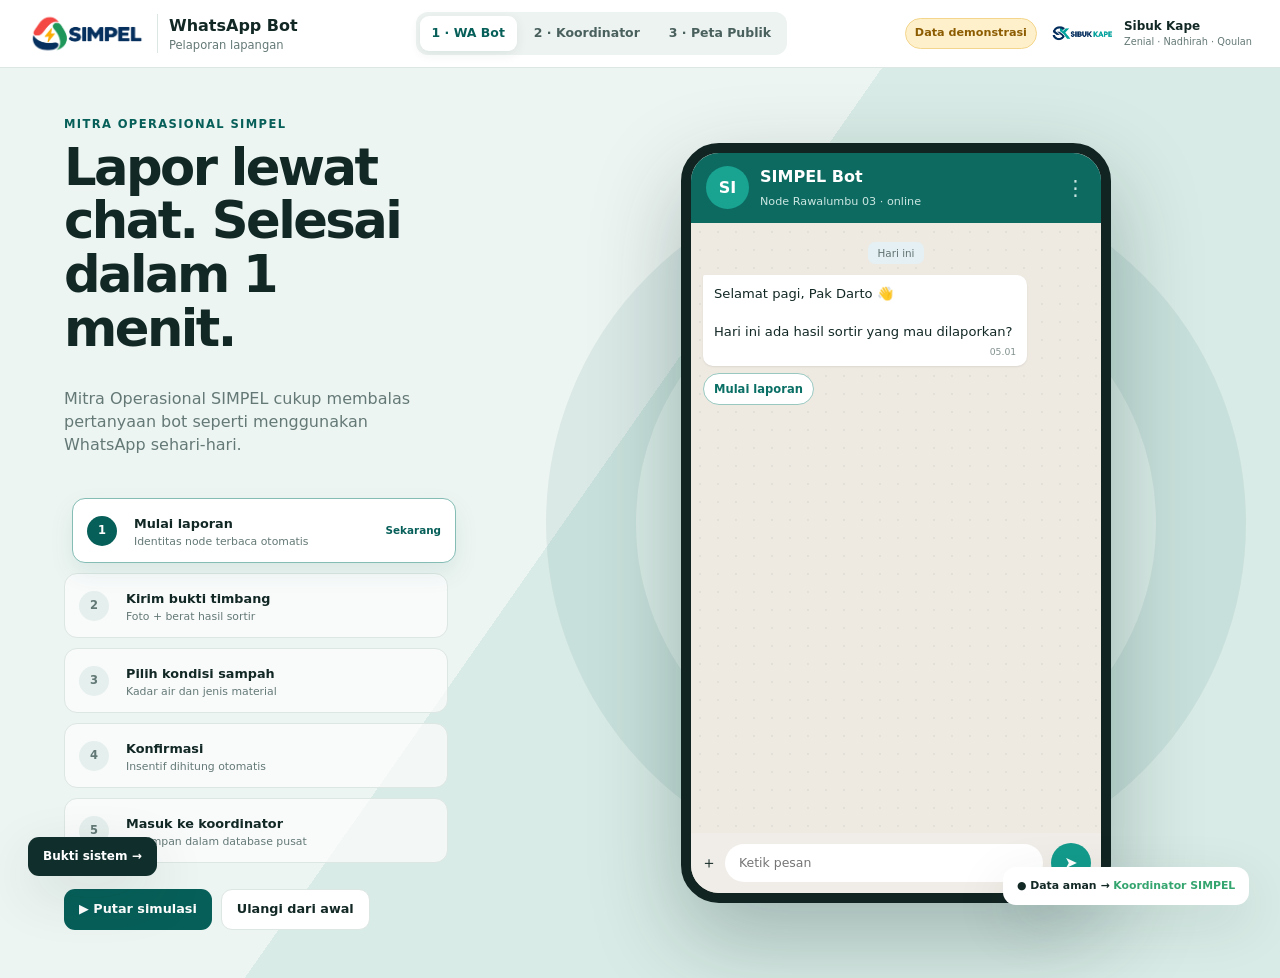
==== commit 0d8a221f: "Update index.html" ====
--- a/index.html
+++ b/index.html
@@ -1,6 +1,6 @@
 <!doctype html><html lang="id"><head><meta charset="utf-8"><meta name="viewport" content="width=device-width,initial-scale=1"><title>SIMPEL Bot — Pelaporan Mitra Operasional</title><meta name="description" content="Simulasi interaktif pelaporan Mitra Operasional SIMPEL melalui WhatsApp Bot."><link rel="stylesheet" href="styles.css"><link rel="icon" href="assets/simpel-logo.png"></head><body>
 <header class="appbar"><a class="brand" href="index.html"><img class="simpel-mark" src="assets/simpel-logo.png" alt="SIMPEL"><div class="brand-copy"><b>WhatsApp Bot</b><small>Pelaporan lapangan</small></div></a><nav class="switcher"><a class="active" href="index.html">1 · WA Bot</a><a href="coordinator.html">2 · Koordinator</a><a href="public-map.html">3 · Peta Publik</a></nav><div class="top-right"><span class="demo-tag">Data demonstrasi</span><div class="team-signature"><img class="team-logo" src="assets/sibuk-kape.png" alt="Sibuk Kape"><div><b>Sibuk Kape</b><small>Zenial · Nadhirah · Qoulan</small></div></div></div></header>
-<main class="wa-stage"><section class="wa-guide"><div class="eyebrow">Mitra Operasional SIMPEL</div><h1>Lapor lewat chat. Selesai dalam 1 menit.</h1><p>Tidak ada aplikasi baru dan tidak ada formulir panjang. Mitra Operasional SIMPEL cukup membalas pertanyaan bot seperti menggunakan WhatsApp sehari-hari.</p><div class="flow-steps" id="flowSteps"><div class="flow-step current" data-step="0"><span class="n">1</span><div><b>Mulai laporan</b><small>Identitas node terbaca otomatis</small></div><span class="step-status">Sekarang</span></div><div class="flow-step" data-step="1"><span class="n">2</span><div><b>Kirim bukti timbang</b><small>Foto + berat hasil sortir</small></div><span class="step-status"></span></div><div class="flow-step" data-step="2"><span class="n">3</span><div><b>Pilih kondisi sampah</b><small>Kadar air dan jenis material</small></div><span class="step-status"></span></div><div class="flow-step" data-step="3"><span class="n">4</span><div><b>Konfirmasi</b><small>Insentif dihitung otomatis</small></div><span class="step-status"></span></div><div class="flow-step" data-step="4"><span class="n">5</span><div><b>Masuk ke koordinator</b><small>Tersimpan dalam database pusat</small></div><span class="step-status"></span></div></div><div class="guide-actions"><button class="btn primary" id="autoDemo">▶ Putar simulasi</button><button class="btn ghost" id="resetDemo">Ulangi dari awal</button></div></section>
+<main class="wa-stage"><section class="wa-guide"><div class="eyebrow">Mitra Operasional SIMPEL</div><h1>Lapor lewat chat. Selesai dalam 1 menit.</h1><p>Mitra Operasional SIMPEL cukup membalas pertanyaan bot seperti menggunakan WhatsApp sehari-hari.</p><div class="flow-steps" id="flowSteps"><div class="flow-step current" data-step="0"><span class="n">1</span><div><b>Mulai laporan</b><small>Identitas node terbaca otomatis</small></div><span class="step-status">Sekarang</span></div><div class="flow-step" data-step="1"><span class="n">2</span><div><b>Kirim bukti timbang</b><small>Foto + berat hasil sortir</small></div><span class="step-status"></span></div><div class="flow-step" data-step="2"><span class="n">3</span><div><b>Pilih kondisi sampah</b><small>Kadar air dan jenis material</small></div><span class="step-status"></span></div><div class="flow-step" data-step="3"><span class="n">4</span><div><b>Konfirmasi</b><small>Insentif dihitung otomatis</small></div><span class="step-status"></span></div><div class="flow-step" data-step="4"><span class="n">5</span><div><b>Masuk ke koordinator</b><small>Tersimpan dalam database pusat</small></div><span class="step-status"></span></div></div><div class="guide-actions"><button class="btn primary" id="autoDemo">▶ Putar simulasi</button><button class="btn ghost" id="resetDemo">Ulangi dari awal</button></div></section>
 <section class="wa-phone-wrap"><div class="phone"><div class="wa-head"><div class="wa-avatar">SI</div><div><b>SIMPEL Bot</b><span>Node Rawalumbu 03 · online</span></div><span class="menu">⋮</span></div><div class="chat" id="chat"><div class="day"><span>Hari ini</span></div></div><div class="wa-input"><span>＋</span><input id="chatInput" placeholder="Ketik pesan" disabled><button class="send" aria-label="Kirim">➤</button></div></div><div class="pipeline-float">● Data aman → <span>Koordinator SIMPEL</span></div></section></main>
 <a class="proof-fab" href="system-proof.html">Bukti sistem →</a>
 <script>
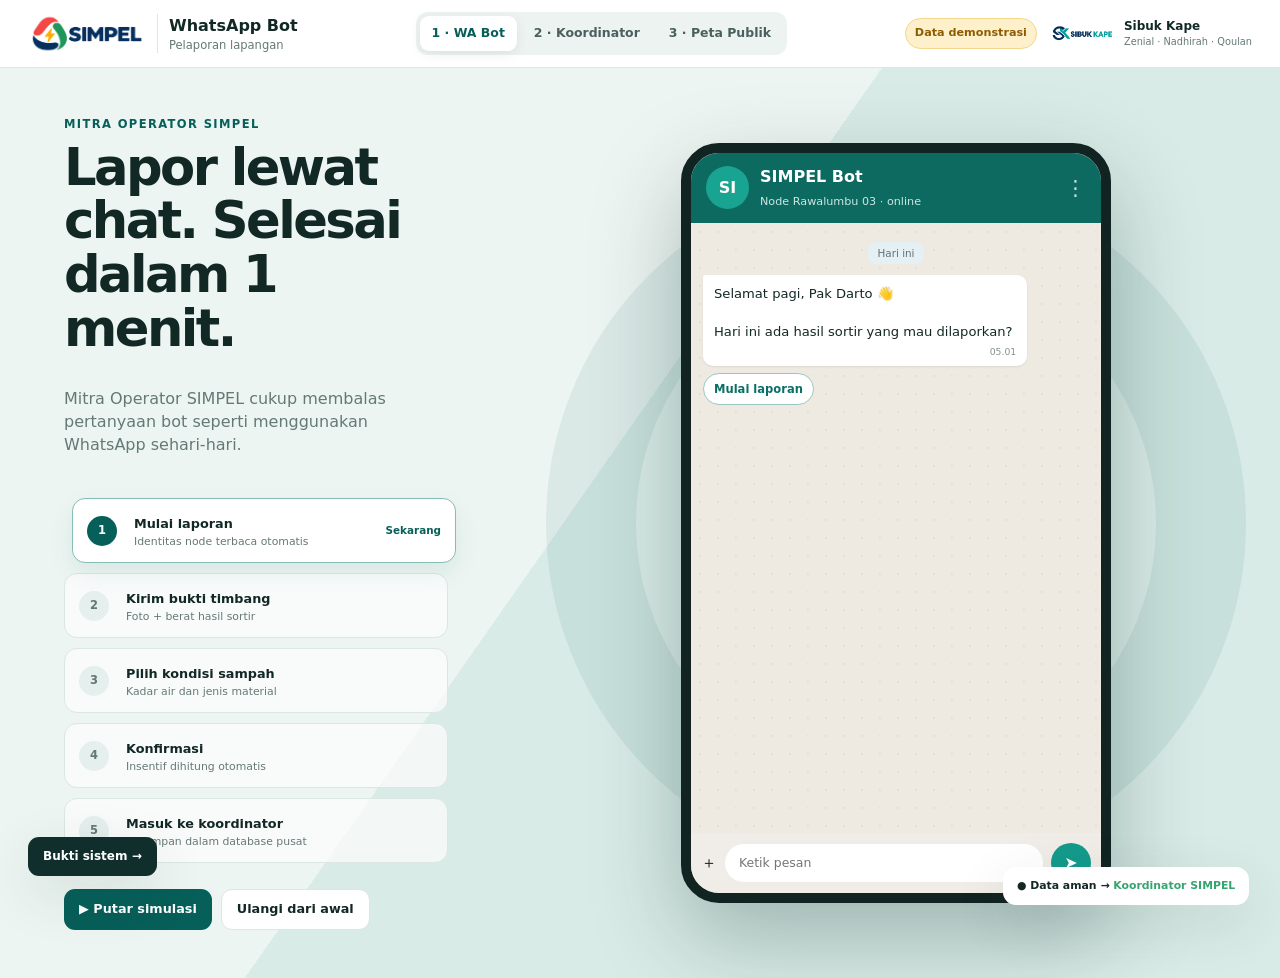
==== commit 3ba50ebe: "Update index.html" ====
--- a/index.html
+++ b/index.html
@@ -1,6 +1,6 @@
-<!doctype html><html lang="id"><head><meta charset="utf-8"><meta name="viewport" content="width=device-width,initial-scale=1"><title>SIMPEL Bot — Pelaporan Mitra Operasional</title><meta name="description" content="Simulasi interaktif pelaporan Mitra Operasional SIMPEL melalui WhatsApp Bot."><link rel="stylesheet" href="styles.css"><link rel="icon" href="assets/simpel-logo.png"></head><body>
+<!doctype html><html lang="id"><head><meta charset="utf-8"><meta name="viewport" content="width=device-width,initial-scale=1"><title>SIMPEL Bot — Pelaporan Mitra Operator SIMPEL </title><meta name="description" content="Simulasi interaktif pelaporan Mitra Operator SIMPEL melalui WhatsApp Bot."><link rel="stylesheet" href="styles.css"><link rel="icon" href="assets/simpel-logo.png"></head><body>
 <header class="appbar"><a class="brand" href="index.html"><img class="simpel-mark" src="assets/simpel-logo.png" alt="SIMPEL"><div class="brand-copy"><b>WhatsApp Bot</b><small>Pelaporan lapangan</small></div></a><nav class="switcher"><a class="active" href="index.html">1 · WA Bot</a><a href="coordinator.html">2 · Koordinator</a><a href="public-map.html">3 · Peta Publik</a></nav><div class="top-right"><span class="demo-tag">Data demonstrasi</span><div class="team-signature"><img class="team-logo" src="assets/sibuk-kape.png" alt="Sibuk Kape"><div><b>Sibuk Kape</b><small>Zenial · Nadhirah · Qoulan</small></div></div></div></header>
-<main class="wa-stage"><section class="wa-guide"><div class="eyebrow">Mitra Operasional SIMPEL</div><h1>Lapor lewat chat. Selesai dalam 1 menit.</h1><p>Mitra Operasional SIMPEL cukup membalas pertanyaan bot seperti menggunakan WhatsApp sehari-hari.</p><div class="flow-steps" id="flowSteps"><div class="flow-step current" data-step="0"><span class="n">1</span><div><b>Mulai laporan</b><small>Identitas node terbaca otomatis</small></div><span class="step-status">Sekarang</span></div><div class="flow-step" data-step="1"><span class="n">2</span><div><b>Kirim bukti timbang</b><small>Foto + berat hasil sortir</small></div><span class="step-status"></span></div><div class="flow-step" data-step="2"><span class="n">3</span><div><b>Pilih kondisi sampah</b><small>Kadar air dan jenis material</small></div><span class="step-status"></span></div><div class="flow-step" data-step="3"><span class="n">4</span><div><b>Konfirmasi</b><small>Insentif dihitung otomatis</small></div><span class="step-status"></span></div><div class="flow-step" data-step="4"><span class="n">5</span><div><b>Masuk ke koordinator</b><small>Tersimpan dalam database pusat</small></div><span class="step-status"></span></div></div><div class="guide-actions"><button class="btn primary" id="autoDemo">▶ Putar simulasi</button><button class="btn ghost" id="resetDemo">Ulangi dari awal</button></div></section>
+<main class="wa-stage"><section class="wa-guide"><div class="eyebrow">Mitra Operator SIMPEL</div><h1>Lapor lewat chat. Selesai dalam 1 menit.</h1><p>Mitra Operator SIMPEL cukup membalas pertanyaan bot seperti menggunakan WhatsApp sehari-hari.</p><div class="flow-steps" id="flowSteps"><div class="flow-step current" data-step="0"><span class="n">1</span><div><b>Mulai laporan</b><small>Identitas node terbaca otomatis</small></div><span class="step-status">Sekarang</span></div><div class="flow-step" data-step="1"><span class="n">2</span><div><b>Kirim bukti timbang</b><small>Foto + berat hasil sortir</small></div><span class="step-status"></span></div><div class="flow-step" data-step="2"><span class="n">3</span><div><b>Pilih kondisi sampah</b><small>Kadar air dan jenis material</small></div><span class="step-status"></span></div><div class="flow-step" data-step="3"><span class="n">4</span><div><b>Konfirmasi</b><small>Insentif dihitung otomatis</small></div><span class="step-status"></span></div><div class="flow-step" data-step="4"><span class="n">5</span><div><b>Masuk ke koordinator</b><small>Tersimpan dalam database pusat</small></div><span class="step-status"></span></div></div><div class="guide-actions"><button class="btn primary" id="autoDemo">▶ Putar simulasi</button><button class="btn ghost" id="resetDemo">Ulangi dari awal</button></div></section>
 <section class="wa-phone-wrap"><div class="phone"><div class="wa-head"><div class="wa-avatar">SI</div><div><b>SIMPEL Bot</b><span>Node Rawalumbu 03 · online</span></div><span class="menu">⋮</span></div><div class="chat" id="chat"><div class="day"><span>Hari ini</span></div></div><div class="wa-input"><span>＋</span><input id="chatInput" placeholder="Ketik pesan" disabled><button class="send" aria-label="Kirim">➤</button></div></div><div class="pipeline-float">● Data aman → <span>Koordinator SIMPEL</span></div></section></main>
 <a class="proof-fab" href="system-proof.html">Bukti sistem →</a>
 <script>
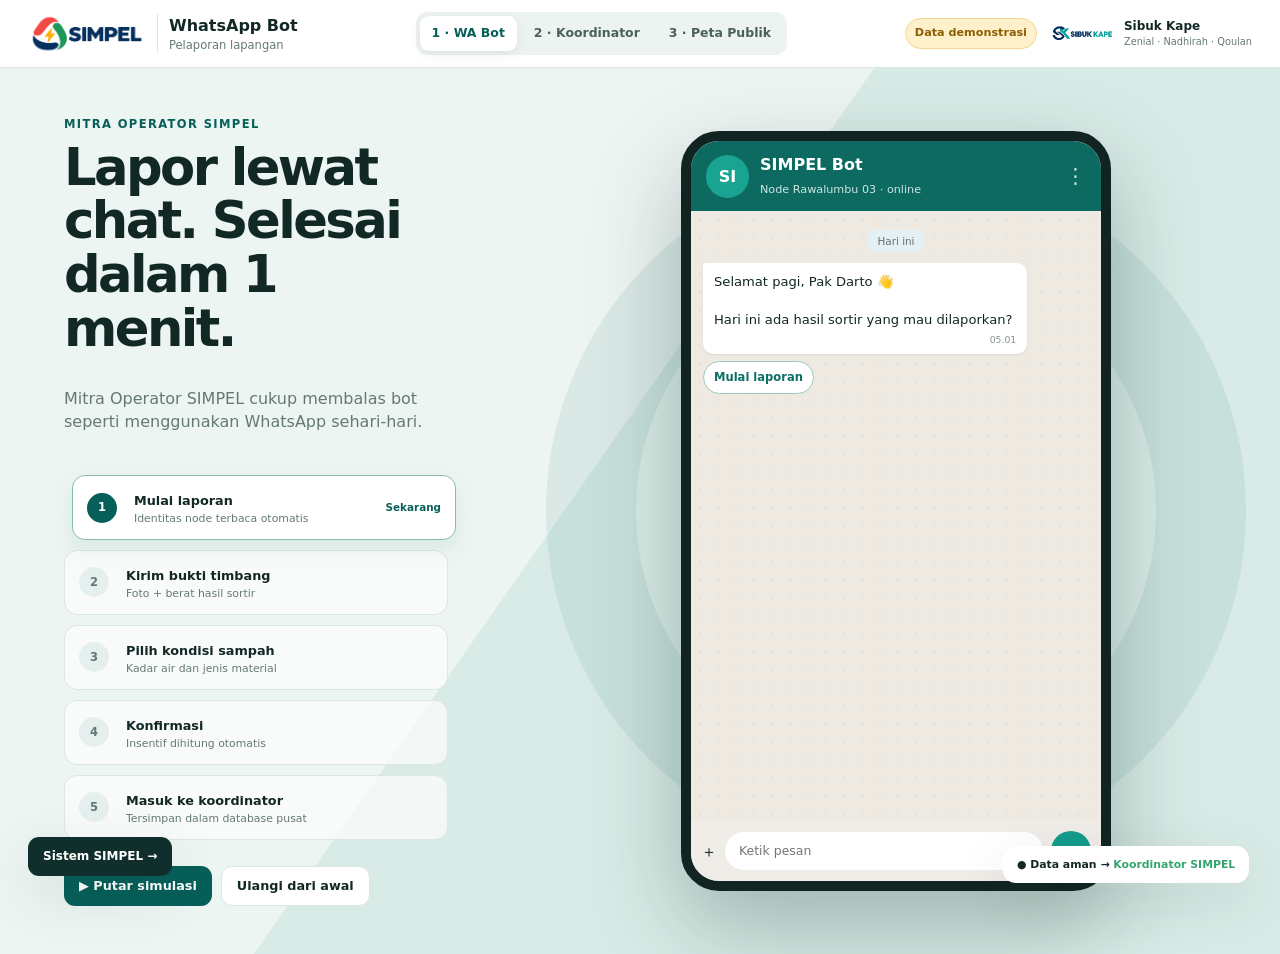
==== commit ea49ad44: "Update index.html" ====
--- a/index.html
+++ b/index.html
@@ -1,8 +1,8 @@
 <!doctype html><html lang="id"><head><meta charset="utf-8"><meta name="viewport" content="width=device-width,initial-scale=1"><title>SIMPEL Bot — Pelaporan Mitra Operator SIMPEL </title><meta name="description" content="Simulasi interaktif pelaporan Mitra Operator SIMPEL melalui WhatsApp Bot."><link rel="stylesheet" href="styles.css"><link rel="icon" href="assets/simpel-logo.png"></head><body>
 <header class="appbar"><a class="brand" href="index.html"><img class="simpel-mark" src="assets/simpel-logo.png" alt="SIMPEL"><div class="brand-copy"><b>WhatsApp Bot</b><small>Pelaporan lapangan</small></div></a><nav class="switcher"><a class="active" href="index.html">1 · WA Bot</a><a href="coordinator.html">2 · Koordinator</a><a href="public-map.html">3 · Peta Publik</a></nav><div class="top-right"><span class="demo-tag">Data demonstrasi</span><div class="team-signature"><img class="team-logo" src="assets/sibuk-kape.png" alt="Sibuk Kape"><div><b>Sibuk Kape</b><small>Zenial · Nadhirah · Qoulan</small></div></div></div></header>
-<main class="wa-stage"><section class="wa-guide"><div class="eyebrow">Mitra Operator SIMPEL</div><h1>Lapor lewat chat. Selesai dalam 1 menit.</h1><p>Mitra Operator SIMPEL cukup membalas pertanyaan bot seperti menggunakan WhatsApp sehari-hari.</p><div class="flow-steps" id="flowSteps"><div class="flow-step current" data-step="0"><span class="n">1</span><div><b>Mulai laporan</b><small>Identitas node terbaca otomatis</small></div><span class="step-status">Sekarang</span></div><div class="flow-step" data-step="1"><span class="n">2</span><div><b>Kirim bukti timbang</b><small>Foto + berat hasil sortir</small></div><span class="step-status"></span></div><div class="flow-step" data-step="2"><span class="n">3</span><div><b>Pilih kondisi sampah</b><small>Kadar air dan jenis material</small></div><span class="step-status"></span></div><div class="flow-step" data-step="3"><span class="n">4</span><div><b>Konfirmasi</b><small>Insentif dihitung otomatis</small></div><span class="step-status"></span></div><div class="flow-step" data-step="4"><span class="n">5</span><div><b>Masuk ke koordinator</b><small>Tersimpan dalam database pusat</small></div><span class="step-status"></span></div></div><div class="guide-actions"><button class="btn primary" id="autoDemo">▶ Putar simulasi</button><button class="btn ghost" id="resetDemo">Ulangi dari awal</button></div></section>
+<main class="wa-stage"><section class="wa-guide"><div class="eyebrow">Mitra Operator SIMPEL</div><h1>Lapor lewat chat. Selesai dalam 1 menit.</h1><p>Mitra Operator SIMPEL cukup membalas bot seperti menggunakan WhatsApp sehari-hari.</p><div class="flow-steps" id="flowSteps"><div class="flow-step current" data-step="0"><span class="n">1</span><div><b>Mulai laporan</b><small>Identitas node terbaca otomatis</small></div><span class="step-status">Sekarang</span></div><div class="flow-step" data-step="1"><span class="n">2</span><div><b>Kirim bukti timbang</b><small>Foto + berat hasil sortir</small></div><span class="step-status"></span></div><div class="flow-step" data-step="2"><span class="n">3</span><div><b>Pilih kondisi sampah</b><small>Kadar air dan jenis material</small></div><span class="step-status"></span></div><div class="flow-step" data-step="3"><span class="n">4</span><div><b>Konfirmasi</b><small>Insentif dihitung otomatis</small></div><span class="step-status"></span></div><div class="flow-step" data-step="4"><span class="n">5</span><div><b>Masuk ke koordinator</b><small>Tersimpan dalam database pusat</small></div><span class="step-status"></span></div></div><div class="guide-actions"><button class="btn primary" id="autoDemo">▶ Putar simulasi</button><button class="btn ghost" id="resetDemo">Ulangi dari awal</button></div></section>
 <section class="wa-phone-wrap"><div class="phone"><div class="wa-head"><div class="wa-avatar">SI</div><div><b>SIMPEL Bot</b><span>Node Rawalumbu 03 · online</span></div><span class="menu">⋮</span></div><div class="chat" id="chat"><div class="day"><span>Hari ini</span></div></div><div class="wa-input"><span>＋</span><input id="chatInput" placeholder="Ketik pesan" disabled><button class="send" aria-label="Kirim">➤</button></div></div><div class="pipeline-float">● Data aman → <span>Koordinator SIMPEL</span></div></section></main>
-<a class="proof-fab" href="system-proof.html">Bukti sistem →</a>
+<a class="proof-fab" href="system-proof.html">Sistem SIMPEL →</a>
 <script>
 const chat=document.getElementById('chat');let step=0,timers=[];const wait=ms=>new Promise(r=>{const t=setTimeout(r,ms);timers.push(t)});function scrollChat(){chat.scrollTop=chat.scrollHeight}function bubble(text,type='bot'){const el=document.createElement('div');el.className='bubble '+type;el.innerHTML=text+'<span class="time">'+new Date().toLocaleTimeString('id-ID',{hour:'2-digit',minute:'2-digit'})+(type==='user'?' ✓✓':'')+'</span>';chat.appendChild(el);scrollChat();return el}function typing(){const el=document.createElement('div');el.className='bubble bot typing';el.innerHTML='<i></i><i></i><i></i>';chat.appendChild(el);scrollChat();return el}function quick(labels,handler){const q=document.createElement('div');q.className='quick';labels.forEach(label=>{const b=document.createElement('button');b.textContent=label;b.onclick=()=>{q.remove();handler(label)};q.appendChild(b)});chat.appendChild(q);scrollChat()}function setStep(n){step=n;document.querySelectorAll('.flow-step').forEach((el,i)=>{el.classList.toggle('current',i===n);el.classList.toggle('done',i<n);el.querySelector('.step-status').textContent=i<n?'Selesai':i===n?'Sekarang':''})}
 async function bot(text){const t=typing();await wait(550);t.remove();bubble(text)}function start(){clearChat();setStep(0);bot('Selamat pagi, Pak Darto 👋<br><br>Hari ini ada hasil sortir yang mau dilaporkan?').then(()=>quick(['Mulai laporan'],()=>{bubble('Mulai laporan','user');phasePhoto()}))}async function phasePhoto(){setStep(1);await bot('Siap. Kirim <strong>foto timbangan</strong> hasil sortir hari ini ya.');quick(['📷 Ambil foto'],()=>{bubble('📷 Foto timbangan · 42 kg','user');phaseWeight()})}async function phaseWeight(){await bot('Foto terbaca ✅<br><br>Berat terdeteksi <strong>42 kg</strong>. Apakah sudah benar?');quick(['Benar, 42 kg','Ulangi foto'],label=>{if(label.includes('Ulangi')){bubble(label,'user');phasePhoto()}else{bubble(label,'user');phaseMoisture()}})}async function phaseMoisture(){setStep(2);await bot('Bagaimana kondisi kadar air sampahnya?');quick(['<20% · kering','20–35% · sedang','>35% · basah'],label=>{bubble(label,'user');phaseMaterial(label)})}async function phaseMaterial(moisture){await bot('Pilih jenis hasil sortir yang paling banyak.');quick(['RDF / PSEL','Daur ulang','Residu'],label=>{bubble(label,'user');phaseConfirm(moisture,label)})}async function phaseConfirm(moisture,material){setStep(3);await bot(`<strong>Periksa laporan</strong><div class="receipt"><div><span>Node</span><b>Rawalumbu 03</b></div><div><span>Berat</span><b>42 kg</b></div><div><span>Kadar air</span><b>${moisture}</b></div><div><span>Material</span><b>${material}</b></div><div><span>Estimasi insentif</span><b>Rp60.480</b></div></div>`);quick(['✅ Kirim laporan','Perbaiki'],label=>{bubble(label,'user');if(label.includes('Perbaiki'))start();else phaseDone()})}async function phaseDone(){setStep(4);await bot('Laporan berhasil dikirim ✅<br><br><strong>ID: SPL-2109-0715</strong><br>Data sudah masuk ke Koordinator SIMPEL. Insentif diproses setelah validasi.');await wait(350);bubble('Terima kasih 🙏','user')}async function auto(){start();for(const delay of [1300,1300,1300,1200,1200,1600]){await wait(delay);document.querySelector('.quick button')?.click()}}function clearChat(){timers.forEach(clearTimeout);timers=[];chat.innerHTML='<div class="day"><span>Hari ini</span></div>'}document.getElementById('autoDemo').onclick=auto;document.getElementById('resetDemo').onclick=start;start();
